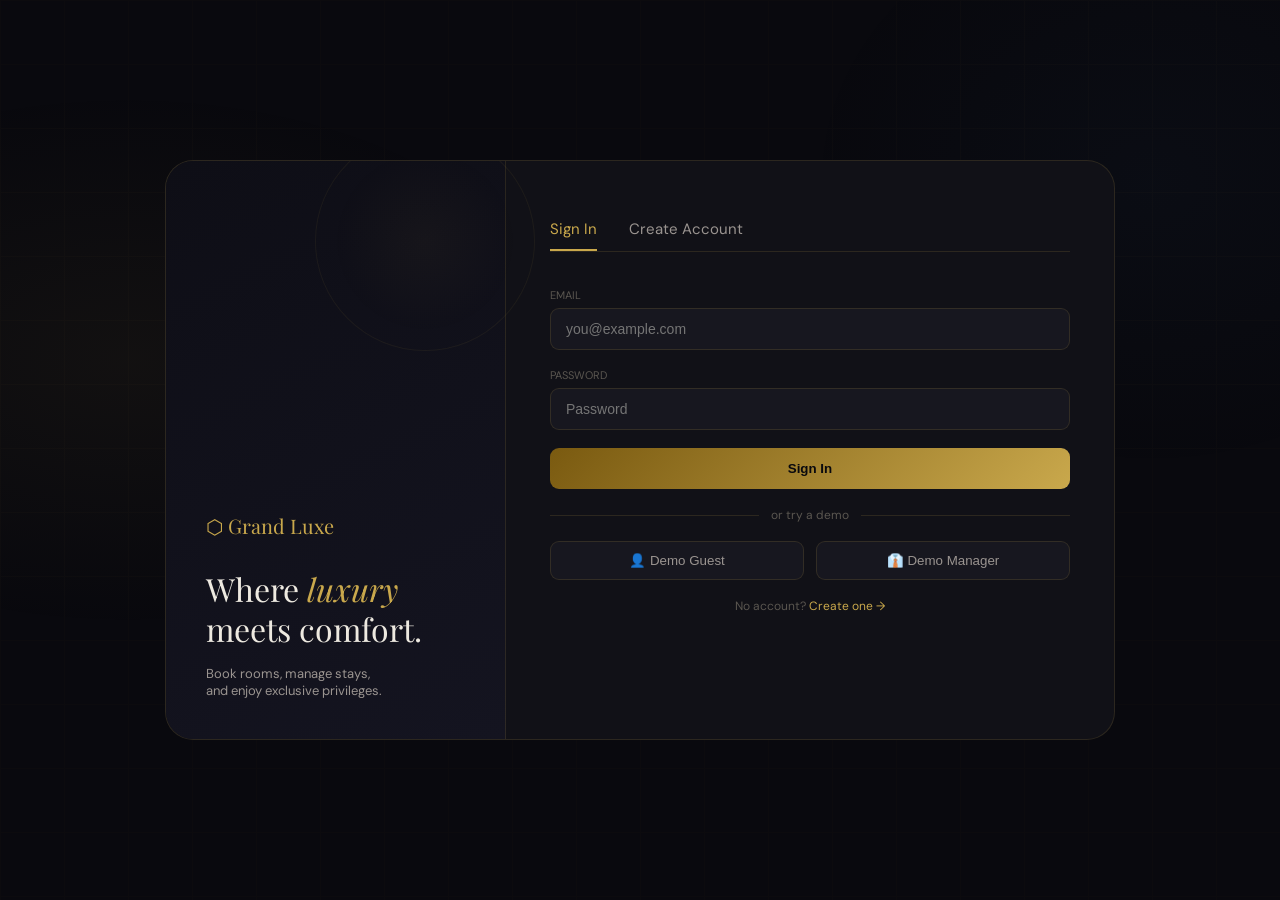
==== index.html @ 30b4f7c4 "Add files via upload" ====
<!DOCTYPE html>
<html lang="ar">
<head>
  <meta charset="UTF-8">
  <meta name="viewport" content="width=device-width, initial-scale=1.0">
  <title>Grand Luxe - تسجيل الدخول</title>
  <link href="https://fonts.googleapis.com/css2?family=Playfair+Display:ital,wght@0,400;0,600;0,700;1,400&family=DM+Sans:wght@300;400;500;600&display=swap" rel="stylesheet">
  <link rel="stylesheet" href="style.css">
</head>
<body>
  <div class="ambient"></div>
  <div class="grid-overlay"></div>

  <div class="auth-wrapper">
    <div class="auth-shell">
      <div class="auth-left">
        <div class="auth-orb"></div>
        <div class="auth-logo">⬡ Grand Luxe</div>
        <div class="auth-title">Where <em>luxury</em><br>meets comfort.</div>
        <div class="auth-sub">Book rooms, manage stays,<br>and enjoy exclusive privileges.</div>
      </div>
      <div class="auth-right">
        <div class="auth-tabs">
          <div class="auth-tab active" data-tab="login">Sign In</div>
          <div class="auth-tab" data-tab="signup">Create Account</div>
        </div>

        <!-- Login Form -->
        <div class="auth-form active" id="form-login">
          <div class="field" id="f-em">
            <label>Email</label>
            <input type="email" id="li-email" placeholder="you@example.com">
            <span class="field-err">Valid email required.</span>
          </div>
          <div class="field" id="f-pw">
            <label>Password</label>
            <input type="password" id="li-pass" placeholder="Password">
            <span class="field-err">Password required.</span>
          </div>
          <button class="btn-auth" id="btn-li">Sign In</button>
          <div class="divider">or try a demo</div>
          <div class="demo-buttons">
            <button class="btn-demo" data-demo="guest">👤 Demo Guest</button>
            <button class="btn-demo" data-demo="manager">👔 Demo Manager</button>
          </div>
          <div class="auth-footer">No account? <span class="link" data-tab="signup">Create one →</span></div>
        </div>

        <!-- Signup Form -->
        <div class="auth-form" id="form-signup">
          <div class="field-row">
            <div class="field" id="f-fn"><label>First Name</label><input type="text" id="su-fn"><span class="field-err">Required.</span></div>
            <div class="field" id="f-ln"><label>Last Name</label><input type="text" id="su-ln"><span class="field-err">Required.</span></div>
          </div>
          <div class="field" id="f-sue"><label>Email</label><input type="email" id="su-em"><span class="field-err">Valid email required.</span></div>
          <div class="field-row">
            <div class="field" id="f-sp"><label>Password</label><input type="password" id="su-pw"><span class="field-err">Min 6 characters.</span></div>
            <div class="field" id="f-sp2"><label>Confirm</label><input type="password" id="su-pw2"><span class="field-err">Doesn't match.</span></div>
          </div>
          <div class="field"><label>Role</label><select id="su-role"><option value="guest">Guest</option><option value="frontdesk">Front Desk Staff</option><option value="manager">Manager</option></select></div>
          <button class="btn-auth" id="btn-su">Create Account</button>
          <div class="auth-footer">Have an account? <span class="link" data-tab="login">Sign in →</span></div>
        </div>
      </div>
    </div>
  </div>

  <div id="toast"></div>

  <script src="script.js"></script>
  <script>
    // Page specific logic for sign-in/signup
    (function() {
      // Tab switching
      document.querySelectorAll('.auth-tab, .link[data-tab]').forEach(el => {
        el.addEventListener('click', () => {
          const tab = el.getAttribute('data-tab');
          if (tab === 'login') {
            document.querySelectorAll('.auth-tab').forEach((t, i) => t.classList.toggle('active', i === 0));
            document.getElementById('form-login').classList.add('active');
            document.getElementById('form-signup').classList.remove('active');
          } else if (tab === 'signup') {
            document.querySelectorAll('.auth-tab').forEach((t, i) => t.classList.toggle('active', i === 1));
            document.getElementById('form-signup').classList.add('active');
            document.getElementById('form-login').classList.remove('active');
          }
        });
      });

      // Login
      document.getElementById('btn-li').addEventListener('click', () => {
        const email = document.getElementById('li-email').value.trim();
        const password = document.getElementById('li-pass').value;
        const user = window.DB.users.find(u => u.email === email && u.password === password);
        if (!user) {
          window.showToast('Invalid email or password', 'error');
          return;
        }
        if (user.blacklisted) {
          window.showToast('Account is blocked', 'error');
          return;
        }
        window.setCurrentUser(user);
        window.showToast(`Welcome ${user.firstName}!`, 'success');
        setTimeout(() => {
          if (user.role === 'manager' || user.role === 'frontdesk') {
            window.location.href = 'manager.html';
          } else {
            window.location.href = 'guest.html';
          }
        }, 500);
      });

      // Signup
      document.getElementById('btn-su').addEventListener('click', () => {
        const fn = document.getElementById('su-fn').value.trim();
        const ln = document.getElementById('su-ln').value.trim();
        const email = document.getElementById('su-em').value.trim();
        const password = document.getElementById('su-pw').value;
        const confirm = document.getElementById('su-pw2').value;
        const role = document.getElementById('su-role').value;

        if (!fn || !ln || !email || !password) {
          window.showToast('Please fill all fields', 'error');
          return;
        }
        if (password !== confirm) {
          window.showToast('Passwords do not match', 'error');
          return;
        }
        if (password.length < 6) {
          window.showToast('Password must be at least 6 characters', 'error');
          return;
        }
        if (window.DB.users.find(u => u.email === email)) {
          window.showToast('Email already exists', 'error');
          return;
        }

        const newUser = {
          id: 'u' + Date.now(),
          firstName: fn,
          lastName: ln,
          email: email,
          role: role,
          password: password,
          blacklisted: false
        };
        window.DB.users.push(newUser);
        window.saveToLocalStorage();
        window.setCurrentUser(newUser);
        window.showToast('Account created successfully!', 'success');
        setTimeout(() => {
          if (role === 'manager' || role === 'frontdesk') {
            window.location.href = 'manager.html';
          } else {
            window.location.href = 'guest.html';
          }
        }, 500);
      });

      // Demo buttons
      document.querySelectorAll('.btn-demo').forEach(btn => {
        btn.addEventListener('click', () => {
          const role = btn.getAttribute('data-demo');
          const user = window.DB.users.find(u => u.role === role);
          if (user) {
            window.setCurrentUser(user);
            if (role === 'manager') window.location.href = 'manager.html';
            else window.location.href = 'guest.html';
          }
        });
      });

      // Check if already logged in
      const savedUser = window.getCurrentUser();
      if (savedUser && !savedUser.blacklisted) {
        if (savedUser.role === 'manager' || savedUser.role === 'frontdesk') {
          window.location.href = 'manager.html';
        } else {
          window.location.href = 'guest.html';
        }
      }
    })();
  </script>
</body>
</html>
---- style.css ----
:root {
  --gold: #C9A84C;
  --gold-light: #E8C97A;
  --gold-dark: #7A5A10;
  --bg: #09090E;
  --surface: #111117;
  --surface2: #17171F;
  --surface3: #1E1E28;
  --border: rgba(201, 168, 76, .15);
  --text: #EDE9E0;
  --text-sub: #9A9490;
  --text-muted: #5A5650;
  --green: #4CAF7D;
  --red: #E05A5A;
  --blue: #4A90D9;
  --purple: #9B6DD4;
  --r: 14px;
  --rs: 9px;
}

* {
  margin: 0;
  padding: 0;
  box-sizing: border-box;
}

body {
  font-family: 'DM Sans', sans-serif;
  background: var(--bg);
  color: var(--text);
  height: 100vh;
  overflow: hidden;
}

.ambient {
  position: fixed;
  inset: 0;
  pointer-events: none;
  z-index: 0;
  background: radial-gradient(ellipse 60% 50% at 10% 40%, rgba(201, 168, 76, .05) 0%, transparent 60%),
              radial-gradient(ellipse 50% 60% at 90% 20%, rgba(74, 144, 217, .03) 0%, transparent 55%);
}

.grid-overlay {
  position: fixed;
  inset: 0;
  pointer-events: none;
  z-index: 0;
  opacity: .018;
  background: linear-gradient(var(--gold) 1px, transparent 1px),
              linear-gradient(90deg, var(--gold) 1px, transparent 1px);
  background-size: 64px 64px;
}

/* Auth Styles */
.auth-wrapper {
  position: relative;
  z-index: 2;
  height: 100vh;
  display: flex;
  align-items: center;
  justify-content: center;
  padding: 20px;
}

.auth-shell {
  display: flex;
  width: 950px;
  max-width: 100%;
  min-height: 580px;
  border: 1px solid var(--border);
  border-radius: 28px;
  overflow: hidden;
  background: var(--surface);
}

.auth-left {
  width: 340px;
  background: linear-gradient(155deg, #0E0E16, #141420);
  border-right: 1px solid var(--border);
  padding: 40px;
  display: flex;
  flex-direction: column;
  justify-content: flex-end;
  position: relative;
}

.auth-left .auth-orb {
  position: absolute;
  top: -30px;
  right: -30px;
  width: 220px;
  height: 220px;
  border-radius: 50%;
  border: 1px solid rgba(201, 168, 76, .07);
  background: radial-gradient(circle, rgba(201, 168, 76, .04), transparent 60%);
}

.auth-logo {
  font-family: 'Playfair Display', serif;
  font-size: 20px;
  color: var(--gold);
  margin-bottom: 30px;
  position: relative;
  z-index: 1;
}

.auth-title {
  font-family: 'Playfair Display', serif;
  font-size: 32px;
  line-height: 1.25;
  margin-bottom: 16px;
  position: relative;
  z-index: 1;
}

.auth-title em {
  color: var(--gold);
  font-style: italic;
}

.auth-sub {
  font-size: 13px;
  color: var(--text-sub);
  position: relative;
  z-index: 1;
}

.auth-right {
  flex: 1;
  padding: 48px 44px;
}

.auth-tabs {
  display: flex;
  gap: 32px;
  margin-bottom: 36px;
  border-bottom: 1px solid var(--border);
}

.auth-tab {
  padding: 10px 0;
  font-size: 15px;
  color: var(--text-sub);
  cursor: pointer;
  border-bottom: 2px solid transparent;
}

.auth-tab.active {
  color: var(--gold);
  border-bottom-color: var(--gold);
}

.auth-form {
  display: none;
  flex-direction: column;
  gap: 18px;
}

.auth-form.active {
  display: flex;
}

.field {
  display: flex;
  flex-direction: column;
  gap: 6px;
}

.field-row {
  display: grid;
  grid-template-columns: 1fr 1fr;
  gap: 16px;
}

.field label {
  font-size: 11px;
  text-transform: uppercase;
  color: var(--text-muted);
}

.field input,
.field select {
  background: var(--surface2);
  border: 1px solid var(--border);
  border-radius: var(--rs);
  padding: 12px 15px;
  color: var(--text);
  font-size: 14px;
  outline: none;
}

.field input:focus {
  border-color: var(--gold);
}

.field-err {
  font-size: 11px;
  color: var(--red);
  display: none;
}

.field.err input {
  border-color: var(--red);
}

.field.err .field-err {
  display: block;
}

.btn-auth {
  padding: 13px;
  border-radius: var(--rs);
  border: none;
  background: linear-gradient(135deg, var(--gold-dark), var(--gold));
  color: #09090E;
  font-weight: 700;
  cursor: pointer;
}

.btn-auth:hover {
  transform: translateY(-1px);
}

.divider {
  display: flex;
  align-items: center;
  gap: 12px;
  color: var(--text-muted);
  font-size: 12px;
}

.divider::before,
.divider::after {
  content: '';
  flex: 1;
  height: 1px;
  background: var(--border);
}

.demo-buttons {
  display: grid;
  grid-template-columns: 1fr 1fr;
  gap: 12px;
}

.btn-demo {
  padding: 11px;
  border-radius: var(--rs);
  border: 1px solid var(--border);
  background: var(--surface2);
  color: var(--text-sub);
  cursor: pointer;
}

.btn-demo:hover {
  border-color: var(--gold);
  color: var(--gold);
}

.auth-footer {
  font-size: 12px;
  text-align: center;
  color: var(--text-muted);
}

.auth-footer .link {
  color: var(--gold);
  cursor: pointer;
}

/* Toast */
#toast {
  position: fixed;
  bottom: 30px;
  left: 50%;
  transform: translateX(-50%) translateY(80px);
  background: var(--surface);
  border: 1px solid var(--border);
  border-radius: 12px;
  padding: 12px 24px;
  font-size: 13px;
  z-index: 1000;
  transition: transform .35s;
  white-space: nowrap;
}

#toast.show {
  transform: translateX(-50%) translateY(0);
}

#toast.success {
  border-color: rgba(76, 175, 125, .4);
  color: var(--green);
}

#toast.error {
  border-color: rgba(224, 90, 90, .4);
  color: var(--red);
}

.spin {
  display: inline-block;
  width: 14px;
  height: 14px;
  border: 2px solid rgba(0, 0, 0, .3);
  border-top-color: #09090E;
  border-radius: 50%;
  animation: spin .7s linear infinite;
  vertical-align: middle;
  margin-right: 6px;
}

@keyframes spin {
  from { transform: rotate(0deg); }
  to { transform: rotate(360deg); }
}

@media (max-width: 780px) {
  .auth-left {
    display: none;
  }
}

/* Scrollbar */
::-webkit-scrollbar {
  width: 6px;
}

::-webkit-scrollbar-track {
  background: var(--surface);
}

::-webkit-scrollbar-thumb {
  background: var(--border);
  border-radius: 3px;
}
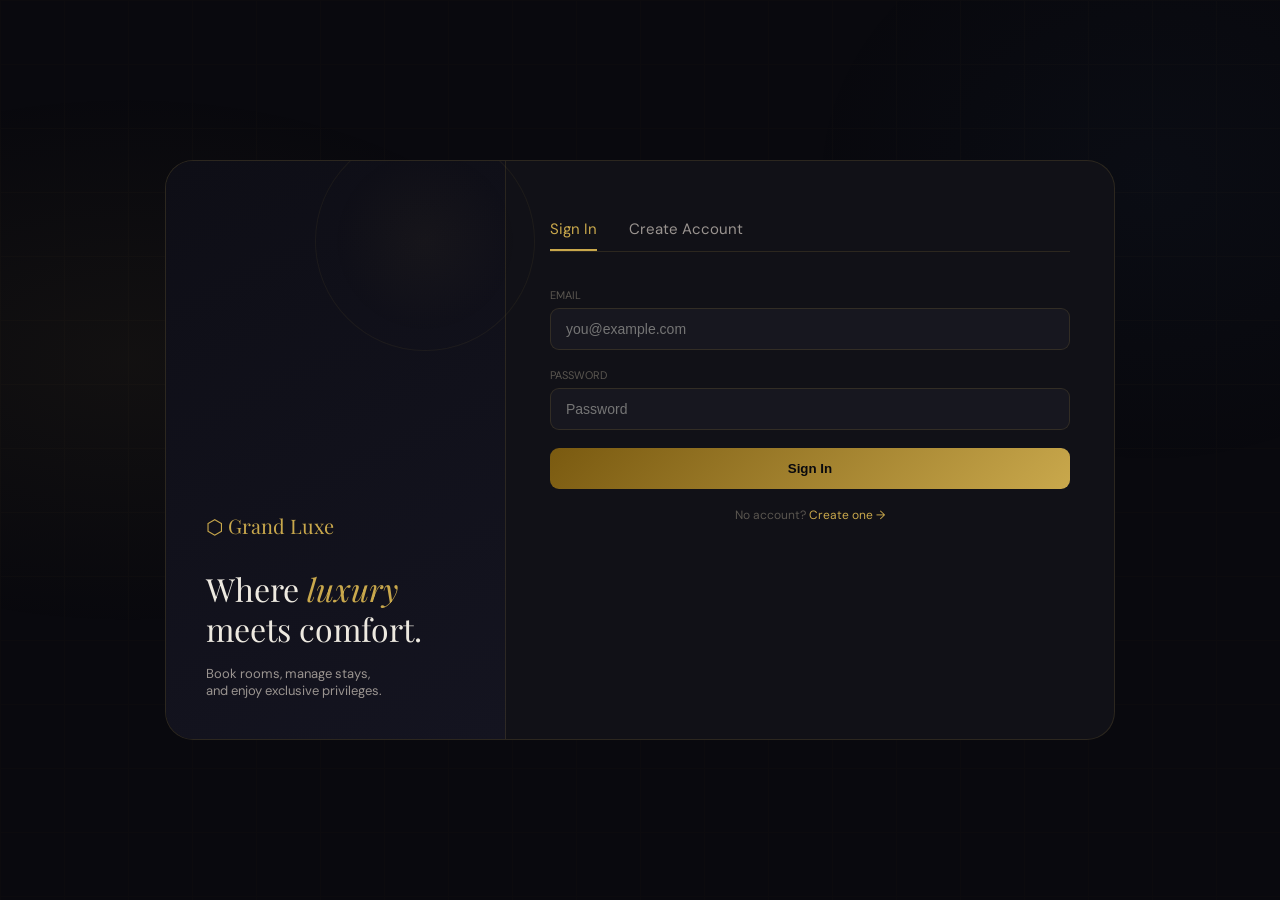
==== commit 71fe4c4a: "Add files via upload" ====
--- a/index.html
+++ b/index.html
@@ -3,185 +3,137 @@
 <head>
   <meta charset="UTF-8">
   <meta name="viewport" content="width=device-width, initial-scale=1.0">
-  <title>Grand Luxe - تسجيل الدخول</title>
+  <title>Grand Luxe</title>
+
   <link href="https://fonts.googleapis.com/css2?family=Playfair+Display:ital,wght@0,400;0,600;0,700;1,400&family=DM+Sans:wght@300;400;500;600&display=swap" rel="stylesheet">
   <link rel="stylesheet" href="style.css">
 </head>
+
 <body>
-  <div class="ambient"></div>
-  <div class="grid-overlay"></div>
 
-  <div class="auth-wrapper">
-    <div class="auth-shell">
-      <div class="auth-left">
-        <div class="auth-orb"></div>
-        <div class="auth-logo">⬡ Grand Luxe</div>
-        <div class="auth-title">Where <em>luxury</em><br>meets comfort.</div>
-        <div class="auth-sub">Book rooms, manage stays,<br>and enjoy exclusive privileges.</div>
+<div class="ambient"></div>
+<div class="grid-overlay"></div>
+
+<div class="auth-wrapper">
+  <div class="auth-shell">
+
+    <!-- LEFT -->
+    <div class="auth-left">
+      <div class="auth-orb"></div>
+      <div class="auth-logo">⬡ Grand Luxe</div>
+      <div class="auth-title">Where <em>luxury</em><br>meets comfort.</div>
+      <div class="auth-sub">Book rooms, manage stays,<br>and enjoy exclusive privileges.</div>
+    </div>
+
+    <!-- RIGHT -->
+    <div class="auth-right">
+
+      <!-- TABS -->
+      <div class="auth-tabs">
+        <div class="auth-tab active" data-tab="login">Sign In</div>
+        <div class="auth-tab" data-tab="signup">Create Account</div>
       </div>
-      <div class="auth-right">
-        <div class="auth-tabs">
-          <div class="auth-tab active" data-tab="login">Sign In</div>
-          <div class="auth-tab" data-tab="signup">Create Account</div>
+
+      <!-- LOGIN -->
+      <div class="auth-form active" id="form-login">
+
+        <div class="field">
+          <label>Email</label>
+          <input type="email" id="li-email" placeholder="you@example.com">
+          <span class="field-err">Valid email required.</span>
         </div>
 
-        <!-- Login Form -->
-        <div class="auth-form active" id="form-login">
-          <div class="field" id="f-em">
-            <label>Email</label>
-            <input type="email" id="li-email" placeholder="you@example.com">
-            <span class="field-err">Valid email required.</span>
-          </div>
-          <div class="field" id="f-pw">
-            <label>Password</label>
-            <input type="password" id="li-pass" placeholder="Password">
-            <span class="field-err">Password required.</span>
-          </div>
-          <button class="btn-auth" id="btn-li">Sign In</button>
-          <div class="divider">or try a demo</div>
-          <div class="demo-buttons">
-            <button class="btn-demo" data-demo="guest">👤 Demo Guest</button>
-            <button class="btn-demo" data-demo="manager">👔 Demo Manager</button>
-          </div>
-          <div class="auth-footer">No account? <span class="link" data-tab="signup">Create one →</span></div>
+        <div class="field">
+          <label>Password</label>
+          <input type="password" id="li-pass" placeholder="Password">
+          <span class="field-err">Password required.</span>
         </div>
 
-        <!-- Signup Form -->
-        <div class="auth-form" id="form-signup">
-          <div class="field-row">
-            <div class="field" id="f-fn"><label>First Name</label><input type="text" id="su-fn"><span class="field-err">Required.</span></div>
-            <div class="field" id="f-ln"><label>Last Name</label><input type="text" id="su-ln"><span class="field-err">Required.</span></div>
+        <button class="btn-auth" id="btn-li">Sign In</button>
+        <div class="auth-footer">
+          No account? <span class="link" data-tab="signup">Create one →</span>
+        </div>
+
+      </div>
+
+      <!-- SIGNUP -->
+      <div class="auth-form" id="form-signup">
+
+        <div class="field-row">
+          <div class="field">
+            <label>First Name</label>
+            <input type="text" id="su-fn">
+            <span class="field-err">Required.</span>
           </div>
-          <div class="field" id="f-sue"><label>Email</label><input type="email" id="su-em"><span class="field-err">Valid email required.</span></div>
-          <div class="field-row">
-            <div class="field" id="f-sp"><label>Password</label><input type="password" id="su-pw"><span class="field-err">Min 6 characters.</span></div>
-            <div class="field" id="f-sp2"><label>Confirm</label><input type="password" id="su-pw2"><span class="field-err">Doesn't match.</span></div>
+
+          <div class="field">
+            <label>Last Name</label>
+            <input type="text" id="su-ln">
+            <span class="field-err">Required.</span>
           </div>
-          <div class="field"><label>Role</label><select id="su-role"><option value="guest">Guest</option><option value="frontdesk">Front Desk Staff</option><option value="manager">Manager</option></select></div>
-          <button class="btn-auth" id="btn-su">Create Account</button>
-          <div class="auth-footer">Have an account? <span class="link" data-tab="login">Sign in →</span></div>
         </div>
+
+        <div class="field">
+          <label>Email</label>
+          <input type="email" id="su-em">
+          <span class="field-err">Valid email required.</span>
+        </div>
+
+        <div class="field-row">
+          <div class="field">
+            <label>Password</label>
+            <input type="password" id="su-pw">
+            <span class="field-err">Min 6 characters.</span>
+          </div>
+
+          <div class="field">
+            <label>Confirm Password</label>
+            <input type="password" id="su-pw2">
+            <span class="field-err">Doesn't match.</span>
+          </div>
+        </div>
+
+        <button class="btn-auth" id="btn-su">Create Account</button>
+
+        <div class="auth-footer">
+          Have an account? <span class="link" data-tab="login">Sign in →</span>
+        </div>
+
       </div>
+
     </div>
   </div>
+</div>
 
-  <div id="toast"></div>
+<div id="toast"></div>
 
-  <script src="script.js"></script>
-  <script>
-    // Page specific logic for sign-in/signup
-    (function() {
-      // Tab switching
-      document.querySelectorAll('.auth-tab, .link[data-tab]').forEach(el => {
-        el.addEventListener('click', () => {
-          const tab = el.getAttribute('data-tab');
-          if (tab === 'login') {
-            document.querySelectorAll('.auth-tab').forEach((t, i) => t.classList.toggle('active', i === 0));
-            document.getElementById('form-login').classList.add('active');
-            document.getElementById('form-signup').classList.remove('active');
-          } else if (tab === 'signup') {
-            document.querySelectorAll('.auth-tab').forEach((t, i) => t.classList.toggle('active', i === 1));
-            document.getElementById('form-signup').classList.add('active');
-            document.getElementById('form-login').classList.remove('active');
-          }
-        });
-      });
+<script src="script.js"></script>
 
-      // Login
-      document.getElementById('btn-li').addEventListener('click', () => {
-        const email = document.getElementById('li-email').value.trim();
-        const password = document.getElementById('li-pass').value;
-        const user = window.DB.users.find(u => u.email === email && u.password === password);
-        if (!user) {
-          window.showToast('Invalid email or password', 'error');
-          return;
-        }
-        if (user.blacklisted) {
-          window.showToast('Account is blocked', 'error');
-          return;
-        }
-        window.setCurrentUser(user);
-        window.showToast(`Welcome ${user.firstName}!`, 'success');
-        setTimeout(() => {
-          if (user.role === 'manager' || user.role === 'frontdesk') {
-            window.location.href = 'manager.html';
-          } else {
-            window.location.href = 'guest.html';
-          }
-        }, 500);
-      });
+<script>
+// TAB SWITCH ONLY
+document.querySelectorAll('.auth-tab, .link[data-tab]').forEach(el => {
+  el.addEventListener('click', () => {
 
-      // Signup
-      document.getElementById('btn-su').addEventListener('click', () => {
-        const fn = document.getElementById('su-fn').value.trim();
-        const ln = document.getElementById('su-ln').value.trim();
-        const email = document.getElementById('su-em').value.trim();
-        const password = document.getElementById('su-pw').value;
-        const confirm = document.getElementById('su-pw2').value;
-        const role = document.getElementById('su-role').value;
+    const tab = el.getAttribute('data-tab');
 
-        if (!fn || !ln || !email || !password) {
-          window.showToast('Please fill all fields', 'error');
-          return;
-        }
-        if (password !== confirm) {
-          window.showToast('Passwords do not match', 'error');
-          return;
-        }
-        if (password.length < 6) {
-          window.showToast('Password must be at least 6 characters', 'error');
-          return;
-        }
-        if (window.DB.users.find(u => u.email === email)) {
-          window.showToast('Email already exists', 'error');
-          return;
-        }
+    const loginForm = document.getElementById('form-login');
+    const signupForm = document.getElementById('form-signup');
 
-        const newUser = {
-          id: 'u' + Date.now(),
-          firstName: fn,
-          lastName: ln,
-          email: email,
-          role: role,
-          password: password,
-          blacklisted: false
-        };
-        window.DB.users.push(newUser);
-        window.saveToLocalStorage();
-        window.setCurrentUser(newUser);
-        window.showToast('Account created successfully!', 'success');
-        setTimeout(() => {
-          if (role === 'manager' || role === 'frontdesk') {
-            window.location.href = 'manager.html';
-          } else {
-            window.location.href = 'guest.html';
-          }
-        }, 500);
-      });
+    if (tab === 'login') {
+      loginForm.classList.add('active');
+      signupForm.classList.remove('active');
+    }
 
-      // Demo buttons
-      document.querySelectorAll('.btn-demo').forEach(btn => {
-        btn.addEventListener('click', () => {
-          const role = btn.getAttribute('data-demo');
-          const user = window.DB.users.find(u => u.role === role);
-          if (user) {
-            window.setCurrentUser(user);
-            if (role === 'manager') window.location.href = 'manager.html';
-            else window.location.href = 'guest.html';
-          }
-        });
-      });
+    if (tab === 'signup') {
+      signupForm.classList.add('active');
+      loginForm.classList.remove('active');
+    }
 
-      // Check if already logged in
-      const savedUser = window.getCurrentUser();
-      if (savedUser && !savedUser.blacklisted) {
-        if (savedUser.role === 'manager' || savedUser.role === 'frontdesk') {
-          window.location.href = 'manager.html';
-        } else {
-          window.location.href = 'guest.html';
-        }
-      }
-    })();
-  </script>
+    document.querySelectorAll('.auth-tab').forEach(t => t.classList.remove('active'));
+    el.classList.add('active');
+  });
+});
+</script>
+
 </body>
 </html>
--- a/style.css
+++ b/style.css
@@ -334,4 +334,1035 @@
 ::-webkit-scrollbar-thumb {
   background: var(--border);
   border-radius: 3px;
-}+}
+    /* Guest Portal Specific Styles */
+    .topbar {
+      position: sticky;
+      top: 0;
+      z-index: 50;
+      background: rgba(9, 9, 14, .95);
+      backdrop-filter: blur(20px);
+      border-bottom: 1px solid var(--border);
+      padding: 0 36px;
+      height: 65px;
+      display: flex;
+      align-items: center;
+      justify-content: space-between;
+    }
+
+    .topbar-logo {
+      font-family: 'Playfair Display', serif;
+      font-size: 18px;
+      color: var(--gold);
+    }
+
+    .topbar-nav {
+      display: flex;
+      gap: 8px;
+    }
+
+    .tnav {
+      padding: 8px 18px;
+      border-radius: 10px;
+      font-size: 13px;
+      color: var(--text-sub);
+      cursor: pointer;
+      transition: all .2s;
+    }
+
+    .tnav:hover {
+      background: var(--surface2);
+      color: var(--text);
+    }
+
+    .tnav.active {
+      background: rgba(201, 168, 76, .12);
+      color: var(--gold);
+    }
+
+    .topbar-user {
+      display: flex;
+      align-items: center;
+      gap: 12px;
+      cursor: pointer;
+      padding: 6px 14px;
+      border-radius: 12px;
+      transition: background .2s;
+    }
+
+    .topbar-user:hover {
+      background: var(--surface2);
+    }
+
+    .tav {
+      width: 36px;
+      height: 36px;
+      border-radius: 50%;
+      background: linear-gradient(135deg, var(--gold-dark), var(--gold));
+      display: flex;
+      align-items: center;
+      justify-content: center;
+      font-size: 14px;
+      font-weight: 700;
+      color: var(--bg);
+    }
+
+    .app-body {
+      flex: 1;
+      overflow-y: auto;
+      padding: 28px 36px;
+    }
+
+    .subpage {
+      display: none;
+    }
+
+    .subpage.active {
+      display: block;
+    }
+
+    /* Cards */
+    .card {
+      background: var(--surface);
+      border: 1px solid var(--border);
+      border-radius: var(--r);
+      overflow: hidden;
+    }
+
+    .card-head {
+      padding: 16px 22px;
+      border-bottom: 1px solid var(--border);
+      display: flex;
+      align-items: center;
+      justify-content: space-between;
+    }
+
+    .card-title {
+      font-family: 'Playfair Display', serif;
+      font-size: 16px;
+    }
+
+    .card-body {
+      padding: 20px;
+    }
+
+    /* Buttons */
+    .btn {
+      padding: 8px 18px;
+      border-radius: var(--rs);
+      border: none;
+      cursor: pointer;
+      font-family: 'DM Sans', sans-serif;
+      font-size: 13px;
+      font-weight: 500;
+      transition: all .2s;
+    }
+
+    .btn-g {
+      background: linear-gradient(135deg, var(--gold-dark), var(--gold));
+      color: var(--bg);
+      font-weight: 700;
+    }
+
+    .btn-g:hover {
+      transform: translateY(-1px);
+      box-shadow: 0 4px 16px rgba(201, 168, 76, .3);
+    }
+
+    .btn-o {
+      background: transparent;
+      border: 1px solid var(--border);
+      color: var(--text-sub);
+    }
+
+    .btn-o:hover {
+      border-color: var(--gold);
+      color: var(--gold);
+    }
+
+    .btn-r {
+      background: transparent;
+      border: 1px solid rgba(224, 90, 90, .3);
+      color: var(--red);
+    }
+
+    .btn-r:hover {
+      background: rgba(224, 90, 90, .08);
+    }
+
+    /* Forms */
+    .fgrid {
+      display: grid;
+      grid-template-columns: 1fr 1fr;
+      gap: 16px;
+    }
+
+    .fg {
+      display: flex;
+      flex-direction: column;
+      gap: 6px;
+    }
+
+    .fg label {
+      font-size: 11px;
+      text-transform: uppercase;
+      color: var(--text-muted);
+    }
+
+    .fg input, .fg textarea {
+      background: var(--surface2);
+      border: 1px solid var(--border);
+      border-radius: var(--rs);
+      padding: 10px 14px;
+      color: var(--text);
+      font-size: 14px;
+      outline: none;
+    }
+
+    .fg input:focus, .fg textarea:focus {
+      border-color: var(--gold);
+    }
+
+    /* Rooms Grid */
+    .rooms-grid {
+      display: grid;
+      grid-template-columns: repeat(auto-fill, minmax(320px, 1fr));
+      gap: 22px;
+    }
+
+    .room-card {
+      background: var(--surface);
+      border: 1px solid var(--border);
+      border-radius: var(--r);
+      overflow: hidden;
+      transition: all .25s;
+    }
+
+    .room-card:hover {
+      border-color: var(--gold);
+      transform: translateY(-3px);
+    }
+    /* ===== Rating Modal ===== */
+.modal {
+  position: fixed;
+  inset: 0;
+  background: rgba(0,0,0,.6);
+  display: none;
+  align-items: center;
+  justify-content: center;
+  z-index: 999;
+}
+
+.modal-box {
+  background: var(--surface);
+  border: 1px solid var(--border);
+  padding: 20px;
+  border-radius: 14px;
+  width: 340px;
+}
+
+.stars {
+  display: flex;
+  gap: 6px;
+  margin: 10px 0;
+}
+
+.stars span {
+  font-size: 28px;
+  cursor: pointer;
+  color: #444;
+  transition: 0.2s;
+}
+
+.stars span:hover {
+  color: gold;
+  transform: scale(1.1);
+}
+
+.modal-box textarea {
+  width: 100%;
+  margin-top: 10px;
+  padding: 10px;
+  border-radius: 10px;
+  border: 1px solid var(--border);
+  background: var(--surface2);
+  color: var(--text);
+  resize: none;
+}
+
+.modal-actions {
+  display: flex;
+  justify-content: space-between;
+  margin-top: 15px;
+}
+    .room-img {
+      height: 140px;
+      background: linear-gradient(135deg, var(--surface2), var(--surface3));
+      display: flex;
+      align-items: center;
+      justify-content: center;
+      font-size: 48px;
+      position: relative;
+    }
+
+    .room-status {
+      position: absolute;
+      top: 12px;
+      right: 12px;
+      background: rgba(9, 9, 14, .9);
+      padding: 4px 12px;
+      border-radius: 20px;
+      font-size: 11px;
+    }
+
+    .room-status.available {
+      color: var(--green);
+      border: 1px solid rgba(76, 175, 125, .3);
+    }
+
+    .room-status.unavailable {
+      color: var(--red);
+      border: 1px solid rgba(224, 90, 90, .3);
+    }
+
+    .room-info {
+      padding: 16px;
+    }
+
+    .room-type {
+      font-size: 10px;
+      color: var(--gold);
+      text-transform: uppercase;
+      letter-spacing: 2px;
+    }
+
+    .room-name {
+      font-family: 'Playfair Display', serif;
+      font-size: 18px;
+      margin: 6px 0;
+    }
+
+    .room-desc {
+      font-size: 12px;
+      color: var(--text-sub);
+      line-height: 1.5;
+      margin-bottom: 12px;
+    }
+
+    .room-features {
+      display: flex;
+      gap: 6px;
+      flex-wrap: wrap;
+      margin-bottom: 14px;
+    }
+
+    .feature {
+      background: var(--surface2);
+      padding: 3px 10px;
+      border-radius: 6px;
+      font-size: 11px;
+      color: var(--text-sub);
+    }
+
+    .room-footer {
+      display: flex;
+      justify-content: space-between;
+      align-items: center;
+    }
+
+    .room-price {
+      font-family: 'Playfair Display', serif;
+      font-size: 22px;
+      color: var(--gold);
+    }
+
+    .room-price small {
+      font-size: 11px;
+      color: var(--text-muted);
+    }
+
+    /* Booking Layout */
+    .booking-layout {
+      display: grid;
+      grid-template-columns: 1fr 340px;
+      gap: 24px;
+    }
+
+    .booking-summary {
+      background: var(--surface);
+      border: 1px solid var(--border);
+      border-radius: var(--r);
+      padding: 24px;
+      position: sticky;
+      top: 20px;
+    }
+
+    .summary-img {
+      height: 100px;
+      background: linear-gradient(135deg, var(--surface2), var(--surface3));
+      border-radius: 12px;
+      display: flex;
+      align-items: center;
+      justify-content: center;
+      font-size: 40px;
+      margin-bottom: 16px;
+    }
+
+    .summary-row {
+      display: flex;
+      justify-content: space-between;
+      padding: 8px 0;
+      border-bottom: 1px solid rgba(201, 168, 76, .08);
+    }
+
+    .summary-total {
+      display: flex;
+      justify-content: space-between;
+      padding: 12px 0 0;
+      font-weight: 700;
+      font-size: 18px;
+      color: var(--gold);
+    }
+
+    /* Profile Layout */
+    .profile-layout {
+      display: grid;
+      grid-template-columns: 280px 1fr;
+      gap: 24px;
+    }
+
+    .profile-card {
+      background: var(--surface);
+      border: 1px solid var(--border);
+      border-radius: var(--r);
+      padding: 28px;
+      text-align: center;
+    }
+
+    .profile-avatar {
+      width: 90px;
+      height: 90px;
+      border-radius: 50%;
+      background: linear-gradient(135deg, var(--gold-dark), var(--gold));
+      display: flex;
+      align-items: center;
+      justify-content: center;
+      font-size: 32px;
+      font-weight: 700;
+      color: var(--bg);
+      margin: 0 auto 16px;
+    }
+
+    .badge {
+      display: inline-block;
+      padding: 4px 12px;
+      border-radius: 20px;
+      font-size: 11px;
+    }
+
+    .b-green { background: rgba(76, 175, 125, .15); color: var(--green); }
+    .b-gold { background: rgba(201, 168, 76, .15); color: var(--gold); }
+    .b-red { background: rgba(224, 90, 90, .15); color: var(--red); }
+
+    .table-wrapper {
+      overflow-x: auto;
+    }
+
+    table {
+      width: 100%;
+      border-collapse: collapse;
+    }
+
+    th, td {
+      padding: 12px 14px;
+      text-align: left;
+      font-size: 13px;
+      border-bottom: 1px solid rgba(201, 168, 76, .06);
+    }
+
+    th {
+      color: var(--text-muted);
+      font-weight: 500;
+      font-size: 11px;
+      text-transform: uppercase;
+      letter-spacing: 1px;
+    }
+
+    .section-header {
+      margin-bottom: 24px;
+    }
+
+    .section-header h1 {
+      font-family: 'Playfair Display', serif;
+      font-size: 28px;
+    }
+
+    .section-header p {
+      color: var(--text-sub);
+      font-size: 13px;
+    }
+
+    .filter-bar {
+      background: var(--surface);
+      border: 1px solid var(--border);
+      border-radius: var(--r);
+      padding: 18px 22px;
+      margin-bottom: 24px;
+      display: flex;
+      gap: 16px;
+      flex-wrap: wrap;
+      align-items: flex-end;
+    }
+
+    .filter-group {
+      display: flex;
+      flex-direction: column;
+      gap: 6px;
+    }
+
+    .filter-group label {
+      font-size: 10px;
+      text-transform: uppercase;
+      color: var(--text-muted);
+    }
+
+    .filter-group input, .filter-group select {
+      background: var(--surface2);
+      border: 1px solid var(--border);
+      border-radius: var(--rs);
+      padding: 9px 13px;
+      color: var(--text);
+      font-size: 13px;
+      width: 140px;
+    }
+
+    .divider {
+      height: 1px;
+      background: linear-gradient(90deg, transparent, var(--gold), transparent);
+      margin: 20px 0;
+    }
+    /* Manager Portal Specific Styles */
+    .topbar {
+      position: sticky;
+      top: 0;
+      z-index: 50;
+      background: rgba(9, 9, 14, .95);
+      backdrop-filter: blur(20px);
+      border-bottom: 1px solid var(--border);
+      padding: 0 36px;
+      height: 65px;
+      display: flex;
+      align-items: center;
+      justify-content: space-between;
+    }
+
+    .topbar-logo {
+      font-family: 'Playfair Display', serif;
+      font-size: 18px;
+      color: var(--gold);
+    }
+
+    .topbar-nav {
+      display: flex;
+      gap: 8px;
+    }
+
+    .tnav {
+      padding: 8px 18px;
+      border-radius: 10px;
+      font-size: 13px;
+      color: var(--text-sub);
+      cursor: pointer;
+      transition: all .2s;
+    }
+
+    .tnav:hover {
+      background: var(--surface2);
+      color: var(--text);
+    }
+
+    .tnav.active {
+      background: rgba(201, 168, 76, .12);
+      color: var(--gold);
+    }
+
+    .app-body {
+      flex: 1;
+      overflow-y: auto;
+      padding: 28px 36px;
+    }
+
+    .subpage {
+      display: none;
+    }
+
+    .subpage.active {
+      display: block;
+    }
+
+    /* KPI Cards */
+    .kpi-grid {
+      display: grid;
+      grid-template-columns: repeat(4, 1fr);
+      gap: 20px;
+      margin-bottom: 28px;
+    }
+
+    .kpi-card {
+      background: var(--surface);
+      border: 1px solid var(--border);
+      border-radius: var(--r);
+      padding: 20px;
+      transition: all .2s;
+    }
+
+    .kpi-card:hover {
+      border-color: var(--gold);
+      transform: translateY(-2px);
+    }
+
+    .kpi-icon {
+      font-size: 28px;
+      margin-bottom: 12px;
+    }
+
+    .kpi-value {
+      font-family: 'Playfair Display', serif;
+      font-size: 32px;
+      font-weight: 700;
+    }
+
+    .kpi-label {
+      font-size: 12px;
+      color: var(--text-muted);
+      margin-top: 5px;
+    }
+
+    /* Two Column Layout */
+    .two-columns {
+      display: grid;
+      grid-template-columns: 1fr 1fr;
+      gap: 24px;
+      margin-bottom: 24px;
+    }
+
+    /* Cards */
+    .card {
+      background: var(--surface);
+      border: 1px solid var(--border);
+      border-radius: var(--r);
+      overflow: hidden;
+    }
+
+    .card-header {
+      padding: 16px 22px;
+      border-bottom: 1px solid var(--border);
+      display: flex;
+      justify-content: space-between;
+      align-items: center;
+    }
+
+    .card-title {
+      font-family: 'Playfair Display', serif;
+      font-size: 16px;
+    }
+
+    /* Tables */
+    .table-wrapper {
+      overflow-x: auto;
+    }
+
+    table {
+      width: 100%;
+      border-collapse: collapse;
+    }
+
+    th, td {
+      padding: 12px 14px;
+      text-align: left;
+      font-size: 13px;
+      border-bottom: 1px solid rgba(201, 168, 76, .06);
+    }
+
+    th {
+      color: var(--text-muted);
+      font-weight: 500;
+      font-size: 11px;
+      text-transform: uppercase;
+      letter-spacing: 1px;
+    }
+
+    tr:hover td {
+      background: rgba(201, 168, 76, .02);
+    }
+
+    /* Badges */
+    .badge {
+      display: inline-block;
+      padding: 4px 12px;
+      border-radius: 20px;
+      font-size: 11px;
+    }
+
+    .b-green { background: rgba(76, 175, 125, .15); color: var(--green); }
+    .b-gold { background: rgba(201, 168, 76, .15); color: var(--gold); }
+    .b-red { background: rgba(224, 90, 90, .15); color: var(--red); }
+    .b-blue { background: rgba(74, 144, 217, .15); color: var(--blue); }
+
+    /* Buttons */
+    .btn {
+      padding: 6px 14px;
+      border-radius: var(--rs);
+      border: none;
+      cursor: pointer;
+      font-size: 12px;
+      font-weight: 500;
+      transition: all .2s;
+    }
+
+    .btn-sm {
+      padding: 4px 10px;
+      font-size: 11px;
+    }
+
+    .btn-success {
+      background: rgba(76, 175, 125, .15);
+      color: var(--green);
+      border: 1px solid rgba(76, 175, 125, .3);
+    }
+
+    .btn-success:hover {
+      background: rgba(76, 175, 125, .25);
+    }
+
+    .btn-danger {
+      background: rgba(224, 90, 90, .15);
+      color: var(--red);
+      border: 1px solid rgba(224, 90, 90, .3);
+    }
+
+    .btn-danger:hover {
+      background: rgba(224, 90, 90, .25);
+    }
+
+    .btn-warning {
+      background: rgba(201, 168, 76, .15);
+      color: var(--gold);
+      border: 1px solid rgba(201, 168, 76, .3);
+    }
+
+    /* Filter Bar */
+    .filter-bar {
+      background: var(--surface);
+      border: 1px solid var(--border);
+      border-radius: var(--r);
+      padding: 16px 20px;
+      margin-bottom: 24px;
+      display: flex;
+      gap: 16px;
+      flex-wrap: wrap;
+      align-items: flex-end;
+    }
+
+    .filter-group {
+      display: flex;
+      flex-direction: column;
+      gap: 6px;
+    }
+
+    .filter-group label {
+      font-size: 10px;
+      text-transform: uppercase;
+      color: var(--text-muted);
+    }
+
+    .filter-group input, .filter-group select {
+      background: var(--surface2);
+      border: 1px solid var(--border);
+      border-radius: var(--rs);
+      padding: 8px 12px;
+      color: var(--text);
+      font-size: 13px;
+    }
+
+    /* Guest Row */
+    .guest-list {
+      max-height: 300px;
+      overflow-y: auto;
+    }
+
+    .guest-item {
+      display: flex;
+      align-items: center;
+      gap: 14px;
+      padding: 12px 20px;
+      border-bottom: 1px solid rgba(201, 168, 76, .05);
+    }
+
+    .guest-avatar {
+      width: 38px;
+      height: 38px;
+      border-radius: 50%;
+      background: linear-gradient(135deg, var(--gold-dark), var(--gold));
+      display: flex;
+      align-items: center;
+      justify-content: center;
+      font-weight: 700;
+      color: var(--bg);
+    }
+
+    .guest-info {
+      flex: 1;
+    }
+
+    .guest-name {
+      font-size: 13px;
+      font-weight: 500;
+    }
+
+    .guest-email {
+      font-size: 11px;
+      color: var(--text-muted);
+    }
+
+    /* Blacklist */
+    .blacklist-item {
+      display: flex;
+      justify-content: space-between;
+      align-items: center;
+      padding: 14px 0;
+      border-bottom: 1px solid rgba(201, 168, 76, .07);
+    }
+
+    .section-header {
+      margin-bottom: 24px;
+    }
+
+    .section-header h1 {
+      font-family: 'Playfair Display', serif;
+      font-size: 28px;
+    }
+
+    .section-header p {
+      color: var(--text-sub);
+      font-size: 13px;
+    }
+
+    .form-grid {
+      display: grid;
+      grid-template-columns: 1fr 1fr;
+      gap: 16px;
+    }
+
+    .form-field {
+      display: flex;
+      flex-direction: column;
+      gap: 6px;
+    }
+:root {
+  --gold: #c9a84c;
+  --gold-dark: #7a5a10;
+  --bg: #09090e;
+  --surface: #111117;
+  --surface2: #17171f;
+  --border: rgba(201, 168, 76, 0.15);
+  --text: #ede9e0;
+  --text-sub: #9a9490;
+  --r: 14px;
+  --rs: 9px;
+}
+
+* {
+  margin: 0;
+  padding: 0;
+  box-sizing: border-box;
+}
+
+body {
+  font-family: "DM Sans", sans-serif;
+  background: var(--bg);
+  color: var(--text);
+}
+
+.topbar {
+  height: 64px;
+  padding: 0 32px;
+  display: flex;
+  align-items: center;
+  justify-content: space-between;
+  border-bottom: 1px solid var(--border);
+  background: rgba(9, 9, 14, 0.96);
+  position: sticky;
+  top: 0;
+}
+
+.logo {
+  font-family: "Playfair Display", serif;
+  color: var(--gold);
+  font-size: 18px;
+}
+
+.app-body {
+  padding: 28px 32px;
+}
+
+.section-header {
+  margin-bottom: 24px;
+}
+
+.section-header h1 {
+  font-family: "Playfair Display", serif;
+  font-size: 28px;
+  margin-bottom: 6px;
+}
+
+.section-header p {
+  color: var(--text-sub);
+  font-size: 13px;
+}
+
+.filter-bar,
+.card {
+  background: var(--surface);
+  border: 1px solid var(--border);
+  border-radius: var(--r);
+}
+
+.filter-bar {
+  padding: 18px 20px;
+  margin-bottom: 22px;
+  display: flex;
+  gap: 14px;
+  align-items: end;
+}
+
+.two-columns {
+  display: grid;
+  grid-template-columns: 1fr;
+  gap: 22px;
+  margin-bottom: 24px;
+}
+
+.card-head {
+  padding: 16px 20px;
+  border-bottom: 1px solid var(--border);
+}
+
+.card-title {
+  font-family: "Playfair Display", serif;
+  font-size: 16px;
+}
+
+.card-body {
+  padding: 20px;
+}
+
+.form-grid {
+  display: grid;
+  grid-template-columns: repeat(2, 1fr);
+  gap: 16px;
+}
+
+.fg {
+  display: flex;
+  flex-direction: column;
+  gap: 6px;
+}
+
+.fg label {
+  font-size: 11px;
+  color: var(--text-sub);
+  text-transform: uppercase;
+}
+
+.fg input,
+.fg select {
+  background: var(--surface2);
+  border: 1px solid var(--border);
+  border-radius: var(--rs);
+  padding: 10px 12px;
+  color: var(--text);
+  outline: none;
+}
+
+.fg input:focus,
+.fg select:focus {
+  border-color: var(--gold);
+}
+
+.btn {
+  padding: 10px 16px;
+  border: none;
+  border-radius: var(--rs);
+  cursor: pointer;
+  background: linear-gradient(135deg, var(--gold-dark), var(--gold));
+  color: #09090e;
+  font-weight: 700;
+}
+
+.btn:hover {
+  transform: translateY(-1px);
+}
+
+.table-wrapper {
+  overflow-x: auto;
+}
+
+table {
+  width: 100%;
+  border-collapse: collapse;
+}
+
+th,
+td {
+  padding: 12px 14px;
+  text-align: left;
+  border-bottom: 1px solid rgba(201, 168, 76, 0.06);
+  font-size: 13px;
+}
+
+th {
+  color: var(--text-sub);
+  font-size: 11px;
+  text-transform: uppercase;
+}
+
+#charge-total {
+  color: var(--gold);
+  font-weight: 700;
+  margin-left: 8px;
+}
+
+@media (max-width: 760px) {
+  .form-grid {
+    grid-template-columns: 1fr;
+  }
+
+  .filter-bar {
+    flex-direction: column;
+    align-items: stretch;
+  }
+}
+    .form-field label {
+      font-size: 11px;
+      text-transform: uppercase;
+      color: var(--text-muted);
+    }
+
+    .form-field input, .form-field textarea {
+      background: var(--surface2);
+      border: 1px solid var(--border);
+      border-radius: var(--rs);
+      padding: 10px 14px;
+      color: var(--text);
+      font-size: 14px;
+      outline: none;
+    }
+
+    .form-field input:focus, .form-field textarea:focus {
+      border-color: var(--gold);
+    }
+
+    .full-width {
+      grid-column: 1 / -1;
+    }
